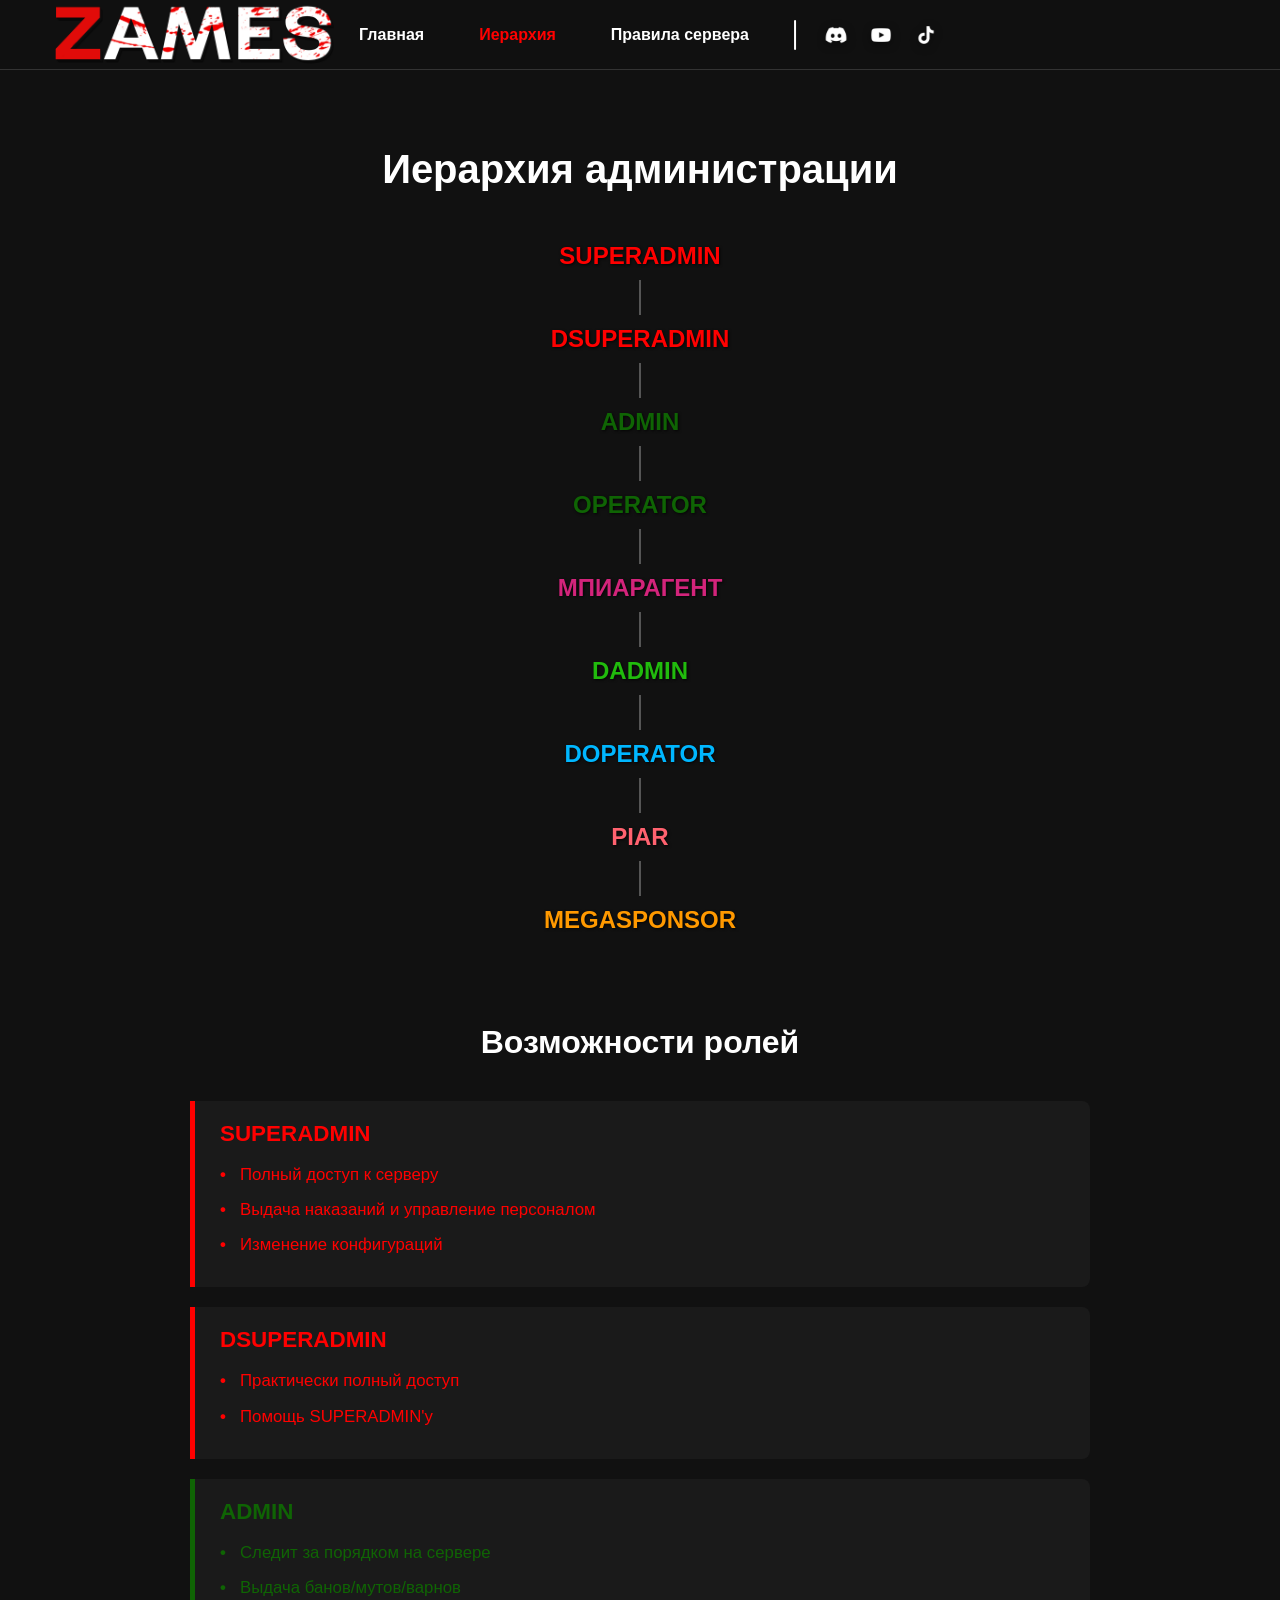
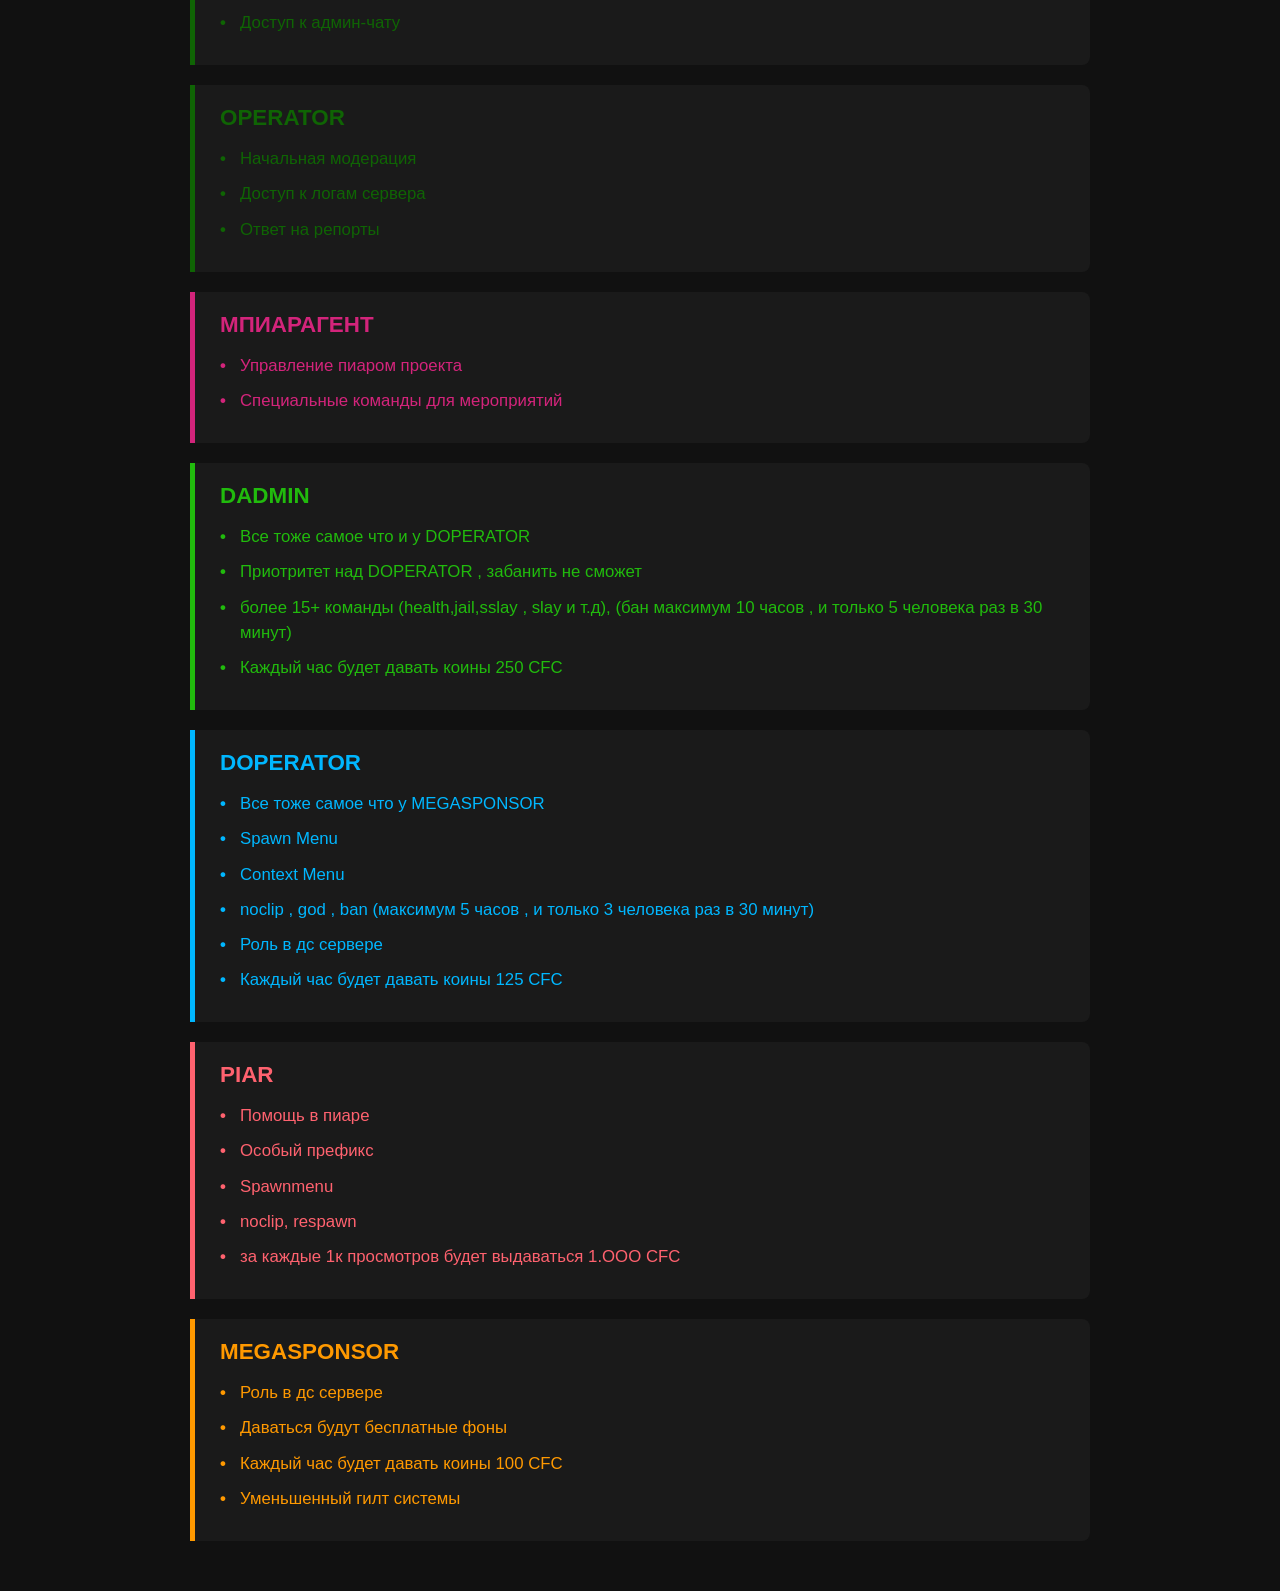
==== zameswebsites/zames.asyangmail.workers.dev/ier.html @ b0ec6363 "Website/LoadScreen Сайт Замеса,LoadScreen" ====
<!DOCTYPE html>
<html lang="ru">
<head>
    <meta charset="UTF-8">
    <title>Иерархия - ZAMES Server</title>
    <link rel="stylesheet" href="style.css">
    <style>
        .hierarchy-page {
            background-color: #111111; 
            color: #e0e0e0;
            min-height: 100vh;
        }

        .hierarchy-container {
            max-width: 900px;
            margin: 120px auto 50px;
            padding: 0 20px;
            display: flex;
            flex-direction: column;
            align-items: center;
        }

        .hierarchy-title {
            font-size: 2.5rem;
            color: #ffffff;
            margin-bottom: 40px;
            text-align: center;
        }

        /* Стили для дерева иерархии */
        .hierarchy-tree {
            display: flex;
            flex-direction: column;
            align-items: center;
            margin-bottom: 60px;
            width: 100%;
        }

        .role-node {
            font-size: 1.5rem;
            font-weight: bold;
            padding: 10px 20px;
            text-align: center;
            text-decoration: none;
            text-shadow: 1px 1px 3px rgba(0,0,0,0.8);
            transition: transform 0.2s, text-shadow 0.2s;
            cursor: pointer;
        }

        .role-node:hover {
            transform: scale(1.1);
            text-shadow: 0 0 10px currentColor; 
        }

        .role-line {
            width: 2px;
            height: 35px;
            background-color: #555555;
        }

        /* Точные цвета ролей для текста (соответствуют вашим rgb) */
        .color-superadmin { color: #ff0000; }
        .color-admin { color: rgb(15,100,4); }
        .color-mpiar { color: rgb(211,36,123); }
        .color-dadmin { color: rgb(33,187,13); }
        .color-doperator { color: rgb(0,183,255); }
        .color-piar { color: rgb(255,98,111); }
        .color-megasponsor { color: rgb(255,153,0); }

        .roles-description-container {
            width: 100%;
            display: flex;
            flex-direction: column;
            gap: 20px;
        }

        .role-details {
            background: #1a1a1a;
            border-left: 5px solid;
            padding: 20px 25px;
            border-radius: 0 8px 8px 0;
            transition: transform 0.2s;
            scroll-margin-top: 100px;
        }

        .role-details:hover {
            transform: translateX(5px);
        }

        .role-details h3 {
            margin-top: 0;
            margin-bottom: 15px;
            font-size: 1.4rem;
        }

        .role-details ul {
            list-style-type: none;
            padding-left: 0;
            margin: 0;
        }

        .role-details ul li {
            position: relative;
            padding-left: 20px;
            margin-bottom: 10px;
            font-size: 1.05rem;
            line-height: 1.5;
        }

        .role-details ul li::before {
            content: "•";
            position: absolute;
            left: 0;
            color: inherit;
            font-weight: bold;
        }

        /* Точные цвета левой рамки (соответствуют вашим rgb) */
        .border-superadmin { border-left-color: #ff0000; }
        .border-admin { border-left-color: rgb(15,100,4); }
        .border-mpiar { border-left-color: rgb(211,36,123); }
        .border-dadmin { border-left-color: rgb(33,187,13); }
        .border-doperator { border-left-color: rgb(0,183,255); }
        .border-piar { border-left-color: rgb(255,98,111); }
        .border-megasponsor { border-left-color: rgb(255,153,0); }

    </style>
</head>
<body class="hierarchy-page">
    
    <!-- Навигация (Navbar) -->
    <nav class="navbar rules-nav">
        <div class="logo">
            <a href="index.html">
                <img src="pngs/logo.png" alt="ZAMES Logo" class="logo-img">
            </a>
        </div>
        <ul class="nav-links">
            <li><a href="index.html" class="nav-btn">Главная</a></li>
            <li><a href="ier.html" class="nav-btn" style="color: #ff0000;">Иерархия</a></li>
            <li class="dropdown">
                <button class="dropbtn" onclick="toggleDropdown()">Правила сервера</button>
                <div class="dropdown-content" id="rulesDropdown">
                    <a href="rules.html#general">Общие правила</a>
                    <a href="rules.html#admins">Правила админов</a>
                </div>
            </li>
            
            <!-- Разделитель и иконки -->
            <li class="nav-divider"></li>
            <li class="social-icon">
                <a href="https://discord.gg/qqtvS5jfRs" target="_blank">
                    <img src="pngs/ds.png" alt="Discord">
                </a>
            </li>
            <li class="social-icon">
                <a href="https://www.youtube.com/@zamesrf" target="_blank">
                    <img src="pngs/yt.png" alt="YouTube">
                </a>
            </li>
            <li class="social-icon">
                <a href="https://tiktok.com/@zamesrf" target="_blank">
                    <img src="pngs/tk.png" alt="TikTok">
                </a>
            </li>
        </ul>
    </nav>

    <div class="hierarchy-container">
        <h1 class="hierarchy-title">Иерархия администрации</h1>
        
        <div class="hierarchy-tree">
            <a href="#superadmin" class="role-node color-superadmin">SUPERADMIN</a>
            <div class="role-line"></div>
            
            <a href="#dsuperadmin" class="role-node color-superadmin">DSUPERADMIN</a>
            <div class="role-line"></div>
            
            <a href="#admin" class="role-node color-admin">ADMIN</a>
            <div class="role-line"></div>
            
            <a href="#operator" class="role-node color-admin">OPERATOR</a>
            <div class="role-line"></div>
            
            <a href="#mpiar" class="role-node color-mpiar">МПИАРАГЕНТ</a>
            <div class="role-line"></div>
            
            <a href="#dadmin" class="role-node color-dadmin">DADMIN</a>
            <div class="role-line"></div>
            
            <a href="#doperator" class="role-node color-doperator">DOPERATOR</a>
            <div class="role-line"></div>
            
            <a href="#piar" class="role-node color-piar">PIAR</a>
            <div class="role-line"></div>
            
            <a href="#megasponsor" class="role-node color-megasponsor">MEGASPONSOR</a>
        </div>

        <h2 class="hierarchy-title" style="font-size: 2rem; margin-top: 20px;">Возможности ролей</h2>
        
        <div class="roles-description-container">
            
            <div id="superadmin" class="role-details border-superadmin">
                <h3 class="color-superadmin">SUPERADMIN</h3>
                <ul style="color: #ff0000;">
                    <li>Полный доступ к серверу</li>
                    <li>Выдача наказаний и управление персоналом</li>
                    <li>Изменение конфигураций</li>
                </ul>
            </div>

            <div id="dsuperadmin" class="role-details border-superadmin">
                <h3 class="color-superadmin">DSUPERADMIN</h3>
                <ul style="color: #ff0000;">
                    <li>Практически полный доступ</li>
                    <li>Помощь SUPERADMIN'у</li>
                </ul>
            </div>
            
            <div id="admin" class="role-details border-admin">
                <h3 class="color-admin">ADMIN</h3>
                <ul style="color: rgb(15,100,4);">
                    <li>Следит за порядком на сервере</li>
                    <li>Выдача банов/мутов/варнов</li>
                    <li>Доступ к админ-чату</li>
                </ul>
            </div>

            <div id="operator" class="role-details border-admin">
                <h3 class="color-admin">OPERATOR</h3>
                <ul style="color: rgb(15,100,4);">
                    <li>Начальная модерация</li>
                    <li>Доступ к логам сервера</li>
                    <li>Ответ на репорты</li>
                </ul>
            </div>

            <div id="mpiar" class="role-details border-mpiar">
                <h3 class="color-mpiar">МПИАРАГЕНТ</h3>
                <ul style="color: rgb(211,36,123);">
                    <li>Управление пиаром проекта</li>
                    <li>Специальные команды для мероприятий</li>
                </ul>
            </div>

            <div id="dadmin" class="role-details border-dadmin">
                <h3 class="color-dadmin">DADMIN</h3>
                <ul style="color: rgb(33,187,13);">
                    <li>Все тоже самое что и у DOPERATOR</li>
                    <li>Приотритет над DOPERATOR , забанить не сможет</li>
                    <li>более 15+ команды (health,jail,sslay , slay и т.д), (бан максимум 10 часов  , и только 5 человека раз в 30 минут)</li>
                    <li>Каждый час будет давать коины 250 CFC</li>
                </ul>
            </div>

            <div id="doperator" class="role-details border-doperator">
                <h3 class="color-doperator">DOPERATOR</h3>
                <ul style="color: rgb(0,183,255);">
                    <li>Все тоже самое что у MEGASPONSOR</li>
                    <li>Spawn Menu</li>
                    <li>Context Menu</li>
                    <li>noclip , god , ban (максимум 5 часов , и только 3 человека раз в 30 минут)</li>
                    <li>Роль в дс сервере</li>
                    <li>Каждый час будет давать коины 125 CFC</li>
                </ul>
            </div>

            <div id="piar" class="role-details border-piar">
                <h3 class="color-piar">PIAR</h3>
                <ul style="color: rgb(255,98,111);">
                    <li>Помощь в пиаре</li>
                    <li>Особый префикс</li>
                    <li>Spawnmenu</li>
                    <li>noclip, respawn</li>
                    <li>за каждые 1к просмотров будет выдаваться 1.OOO CFC</li>
                </ul>
            </div>
            
            <div id="megasponsor" class="role-details border-megasponsor">
                <h3 class="color-megasponsor">MEGASPONSOR</h3>
                <ul style="color: rgb(255,153,0);">
                    <li>Роль в дс сервере</li>
                    <li>Даваться будут бесплатные фоны</li>
                    <li>Каждый час будет давать коины 100 CFC</li>
                    <li>Уменьшенный гилт системы</li>
                </ul>
            </div>

        </div>
    </div>

    <script src="script.js"></script>
    
    <script>
        document.addEventListener("DOMContentLoaded", function() {
            const roleLinks = document.querySelectorAll(".hierarchy-tree a.role-node");

            roleLinks.forEach(link => {
                link.addEventListener("click", function(e) {
                    e.preventDefault();
                    
                    const targetId = this.getAttribute("href").substring(1); 
                    const targetSection = document.getElementById(targetId);

                    if (targetSection) {
                        targetSection.scrollIntoView({ behavior: "smooth" });

                        targetSection.classList.remove("flash-highlight");
                        void targetSection.offsetWidth;
                        targetSection.classList.add("flash-highlight");
                    }
                });
            });
        });
    </script>
</body>
</html>
---- zameswebsites/zames.asyangmail.workers.dev/style.css ----
html {
    scrollbar-width: thin; 
    scrollbar-color: #333333 transparent;
    scroll-padding-top: 25vh;
}

::-webkit-scrollbar {
    width: 6px;
}

::-webkit-scrollbar-track {
    background: transparent; 
}

::-webkit-scrollbar-thumb {
    background: #333333;
    border-radius: 0;
}

::-webkit-scrollbar-thumb:hover {
    background: #555555;
}

body {
    font-family: Arial, sans-serif;
    margin: 0;
    padding: 0;
    background-color: #1a1a1a;
}

.bg-video {
    position: fixed;
    top: 0;
    left: 0;
    width: 100vw;
    height: 100vh;
    object-fit: cover; 
    z-index: -1; 
}

.hero-section {
    position: relative;
    height: 100vh; 
    width: 100%;
}

.center-logo-container {
    position: absolute;
    top: 50%;
    left: 50%;
    transform: translate(-50%, -50%); 
    z-index: 1; 
}

.center-logo {
    width: 250px; 
    filter: drop-shadow(0px 10px 15px rgba(0, 0, 0, 0.5)); 
}

.hero-section::before {
    content: "";
    position: absolute;
    top: 0;
    left: 0;
    width: 100%;
    height: 250px;
    background: linear-gradient(to bottom, rgba(17, 17, 17, 0) 100%);
    pointer-events: none;
    z-index: 0; 
}

.navbar {
    display: flex;
    align-items: center;
    padding: 10px 40px;
    position: fixed;
    top: 0;
    left: 0;
    width: 100%; 
    box-sizing: border-box;
    height: 70px;
    z-index: 1000;
    background: linear-gradient(to bottom, rgba(17, 17, 17, 0.95) 0%, rgba(17, 17, 17, 0) 100%);
}

.logo {
    display: flex;
    align-items: center;
}

.logo-img {
    height: 120px;
    width: auto;
}

.nav-links {
    list-style: none;
    display: flex;
    padding: 0;
    gap: 5px; 
    position: absolute;
    left: 50%;
    transform: translateX(-50%);
    top: -5px;
}

.nav-btn, .dropbtn {
    color: #ffffff;
    padding: 15px 25px; 
    text-decoration: none;
    font-weight: bold;
    font-size: 16px;
    border: none;
    background: none; 
    cursor: pointer;
    display: block;
    text-align: center;
    box-sizing: border-box;
    margin: 0;
    transition: transform 0.3s ease, margin 0.3s ease, color 0.3s ease; 
}

.nav-btn:hover, .dropbtn:hover {
    transform: scale(1.15); 
    margin: 0 15px; 
    color: #ff0000; 
}

.dropdown {
    position: relative;
}

.dropdown-content {
    position: absolute;
    top: 100%;
    left: 0;
    width: 100%;
    background-color: rgba(255, 255, 255, 0.2); 
    backdrop-filter: blur(10px);
    -webkit-backdrop-filter: blur(10px);
    overflow: hidden;
    border-radius: 0 0 20px 20px; 
    box-shadow: 0 10px 25px rgba(0, 0, 0, 0.15);
    border: 1px solid rgba(255, 255, 255, 0.3);
    border-top: none;
    max-height: 0;
    opacity: 0;
    transition: max-height 0.4s ease-out, opacity 0.4s ease-out;
}

.dropdown-content a {
    color: #ffffff; 
    text-shadow: 0 1px 2px rgba(0, 0, 0, 0.4);
    padding: 15px 10px;
    text-decoration: none;
    display: block;
    text-align: center;
    font-weight: bold;
    transition: color 0.3s ease, background-color 0.3s ease, text-shadow 0.3s;
}

.dropdown-content a:hover {
    background-color: rgba(255, 255, 255, 0.3); 
    color: #ff0000; 
    text-shadow: none;
}

.show {
    max-height: 200px;
    opacity: 1;
}

.new-block {
    position: relative;
    min-height: 100vh;
    background-color: #111111;
    color: #ffffff;
    z-index: 1;
    display: flex;
    justify-content: center;
    align-items: center;
    font-size: 4rem;
    font-weight: bold;
}

.new-block::before {
    content: "";
    position: absolute;
    top: -250px;
    left: 0;
    width: 100%;
    height: 250px;
    background: linear-gradient(to bottom, rgba(51, 51, 51, 0) 0%, #111111 100%);
    pointer-events: none;
}


.rules-page {
    background-color: #111111; 
    color: #e0e0e0;
}

.rules-nav {
    background: rgba(17, 17, 17, 0.98);
    border-bottom: 1px solid #333;
}

.rules-container {
    display: flex;
    max-width: 1200px;
    margin: 100px auto 50px;
    padding: 0 20px;
    gap: 40px;
}

.rules-content {
    flex: 1;
    padding-bottom: 50vh; 
}

.rules-content h1 {
    font-size: 2.5rem;
    margin-bottom: 15px;
    color: #ffffff;
}

.highlight {
    color: #ff0000;
}

.rules-intro {
    font-size: 1.1rem;
    color: #aaaaaa;
    margin-bottom: 50px;
    line-height: 1.6;
}

.rules-content h2 {
    font-size: 2rem;
    border-bottom: 2px solid #ff0000;
    padding-bottom: 10px;
    margin-top: 60px;
    margin-bottom: 30px;
    color: #ffffff;
}

.rule-section {
    margin-bottom: 40px;
    padding: 10px;
    margin: -10px -10px 30px -10px;
}

.rule-section h3 {
    font-size: 1.3rem;
    color: #ffffff;
    margin-bottom: 15px;
}

.rule-item {
    background: #1a1a1a;
    border-left: 4px solid #333;
    padding: 15px 20px;
    margin-bottom: 15px;
    border-radius: 0 8px 8px 0;
    transition: border-color 0.3s;
}

.rule-item:hover {
    border-left-color: #ff0000;
}

.punishment {
    display: block;
    margin-top: 8px;
    color: #ff4c4c;
    font-weight: bold;
    font-size: 0.9rem;
}

.right-sidebar {
    width: 250px;
    flex-shrink: 0;
    position: sticky;
    top: 100px; 
    height: calc(100vh - 120px);
    overflow-y: auto;
}

.sidebar-title {
    display: flex;
    align-items: center;
    gap: 10px;
    font-weight: bold;
    color: #ffffff;
    margin-bottom: 20px;
    font-size: 1.1rem;
}

#toc ul {
    position: relative;
    list-style: none;
    padding: 0;
    margin: 0;
    border-left: 1px solid #333;
}

#toc li {
    margin: 0;
}

#toc a {
    display: block;
    padding: 8px 0 8px 15px;
    color: #888888;
    text-decoration: none;
    font-size: 0.95rem;
    transition: all 0.2s;
    border-left: 2px solid transparent; 
    margin-left: -1px; 
}

#toc a:hover {
    color: #ffffff;
}

#toc a.active {
    color: #ffffff;
    font-weight: bold;
    border-left: 2px solid transparent;
}

.toc-header a {
    font-size: 1.05rem;
    color: #cccccc;
    font-weight: bold;
    margin-top: 10px;
}

.mt-10 {
    margin-top: 20px !important;
}

.toc-indicator {
    position: absolute;
    left: -1px; 
    width: 2px;
    background-color: #ff0000;
    transition: top 0.3s ease, height 0.3s ease, opacity 0.3s ease;
    opacity: 0; 
    border-radius: 2px;
    z-index: 2;
}

@keyframes highlightSection {
    0% { background-color: rgba(255, 0, 0, 0.2); box-shadow: 0 0 20px rgba(255, 0, 0, 0.1); border-radius: 10px; }
    100% { background-color: transparent; box-shadow: none; border-radius: 10px; }
}

.flash-highlight {
    animation: highlightSection 1.5s ease-out;
}

@media (max-width: 900px) {
    .rules-container {
        flex-direction: column;
    }
    .right-sidebar {
        display: none; 
    }
}

/* --- Стили для разделителя и иконок соцсетей --- */

.nav-divider {
    width: 2px;
    height: 30px;
    background-color: #ffffff;
    margin: 0 15px;
    align-self: center;
    border-radius: 2px;
}

.social-icon {
    display: flex;
    align-items: center;
}

.social-icon a {
    display: flex;
    align-items: center;
    justify-content: center;
    padding: 0 8px;
    /* Плавное увеличение */
    transition: transform 0.3s ease;
}

.social-icon a:hover {
    transform: scale(1.15); 
}

.social-icon img {
    height: 24px;
    width: auto;
    /* Обычная белая иконка с тенью */
    filter: drop-shadow(0px 2px 4px rgba(0, 0, 0, 0.5));
    /* Плавный переход изменения цвета */
    transition: filter 0.3s ease;
}

.social-icon a:hover img {
    filter: brightness(0) saturate(100%) invert(16%) sepia(99%) saturate(7404%) hue-rotate(356deg) brightness(106%) contrast(116%) drop-shadow(0px 2px 4px rgba(255, 0, 0, 0.4));
}
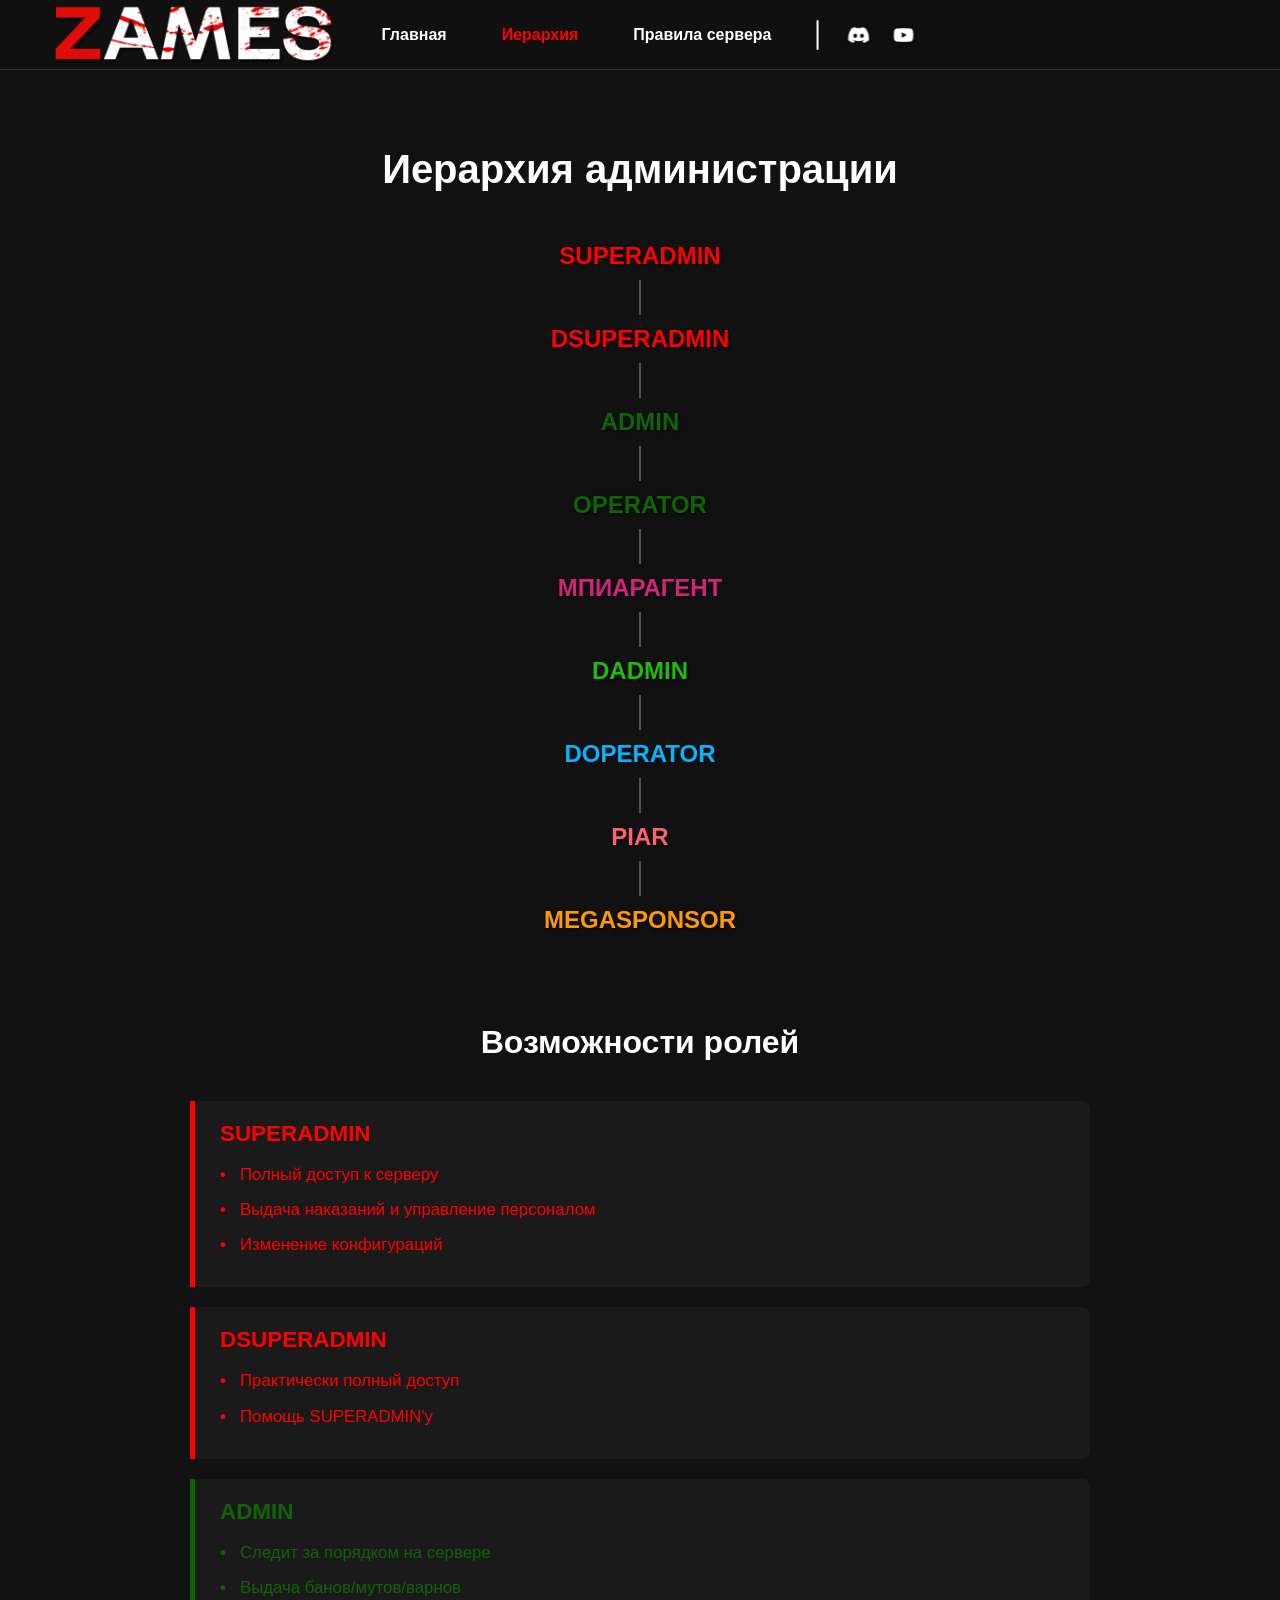
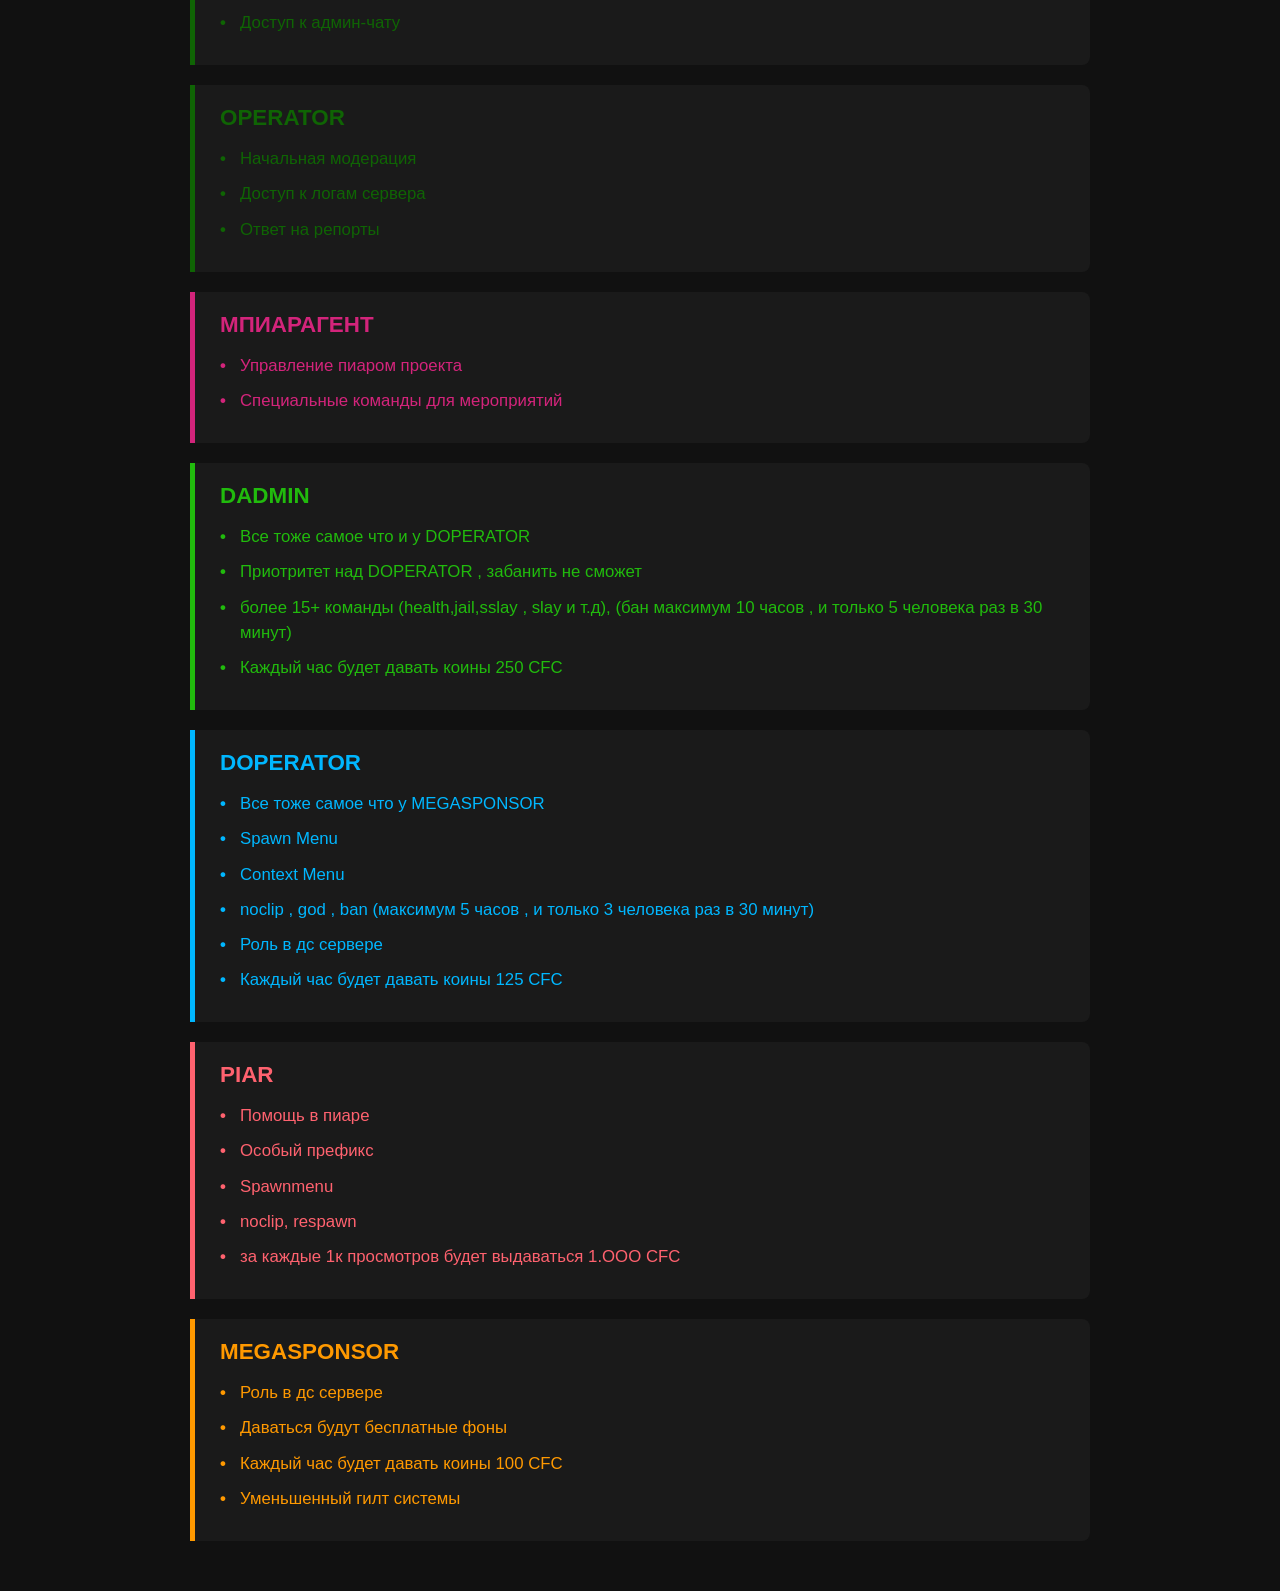
==== commit 128401b6: "Update ier.html" ====
--- a/zameswebsites/zames.asyangmail.workers.dev/ier.html
+++ b/zameswebsites/zames.asyangmail.workers.dev/ier.html
@@ -149,18 +149,13 @@
             <!-- Разделитель и иконки -->
             <li class="nav-divider"></li>
             <li class="social-icon">
-                <a href="https://discord.gg/qqtvS5jfRs" target="_blank">
+                <a href="https://discord.gg/FwtqXzCjSw" target="_blank">
                     <img src="pngs/ds.png" alt="Discord">
                 </a>
             </li>
             <li class="social-icon">
-                <a href="https://www.youtube.com/@zamesrf" target="_blank">
+                <a href="https://www.youtube.com/@zames.russian" target="_blank">
                     <img src="pngs/yt.png" alt="YouTube">
-                </a>
-            </li>
-            <li class="social-icon">
-                <a href="https://tiktok.com/@zamesrf" target="_blank">
-                    <img src="pngs/tk.png" alt="TikTok">
                 </a>
             </li>
         </ul>
@@ -315,4 +310,4 @@
         });
     </script>
 </body>
-</html>+</html>
